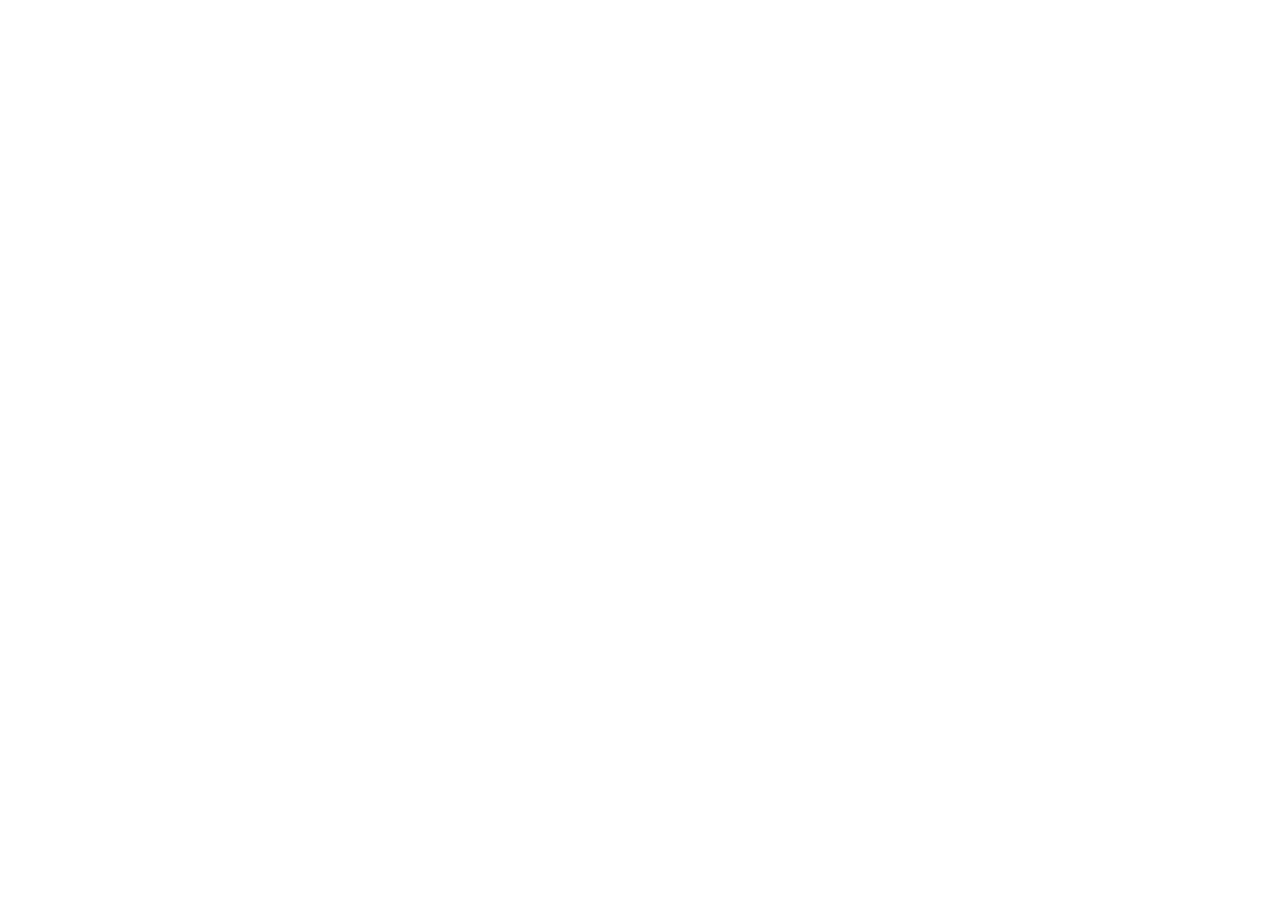
==== index.html @ efbd382e "Initial project structure" ====
<!DOCTYPE html>
<html lang="en">
<head>
	<meta charset="UTF-8">
	<meta name="viewport" content="width=device-width, initial-scale=1.0">
	<title>Ninja Creami Recipes</title>
</head>
<body>
  
</body>
</html>
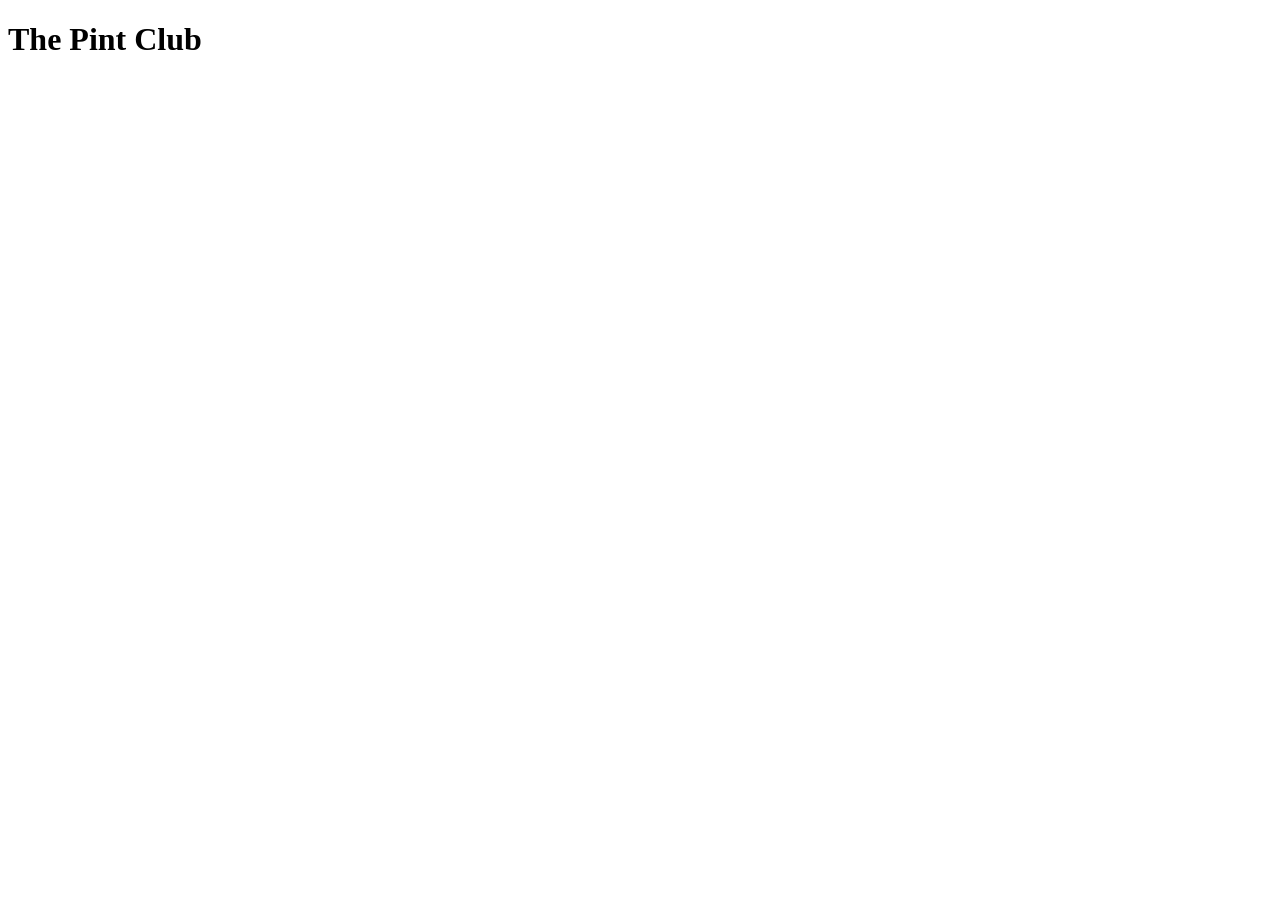
==== commit 3e12e0bf: "index.html basic structure added" ====
--- a/index.html
+++ b/index.html
@@ -3,9 +3,21 @@
 <head>
 	<meta charset="UTF-8">
 	<meta name="viewport" content="width=device-width, initial-scale=1.0">
-	<title>Ninja Creami Recipes</title>
+	<title>The Pint Club</title>
+	<link rel="stylesheet" href="style.css">
+	<link rel="preconnect" href="https://fonts.googleapis.com">
+	<link rel="preconnect" href="https://fonts.gstatic.com" crossorigin>
+	<link href="https://fonts.googleapis.com/css2?family=Fraunces:ital,opsz,wght@0,9..144,100..900;1,9..144,100..900&display=swap" rel="stylesheet">
+	<link href="https://fonts.googleapis.com/css2?family=Bitcount+Prop+Single:wght@100..900&family=Nunito:ital,wght@0,200..1000;1,200..1000&family=Open+Sans:ital,wght@0,300..800;1,300..800&display=swap" rel="stylesheet">
 </head>
 <body>
-  
+	<div id="site-header"></div>
+	<main>
+		<h1>
+			The Pint Club
+		</h1>
+	</main>
+	<div id="site-footer"></div>
 </body>
+<script src="script.js"></script>
 </html>
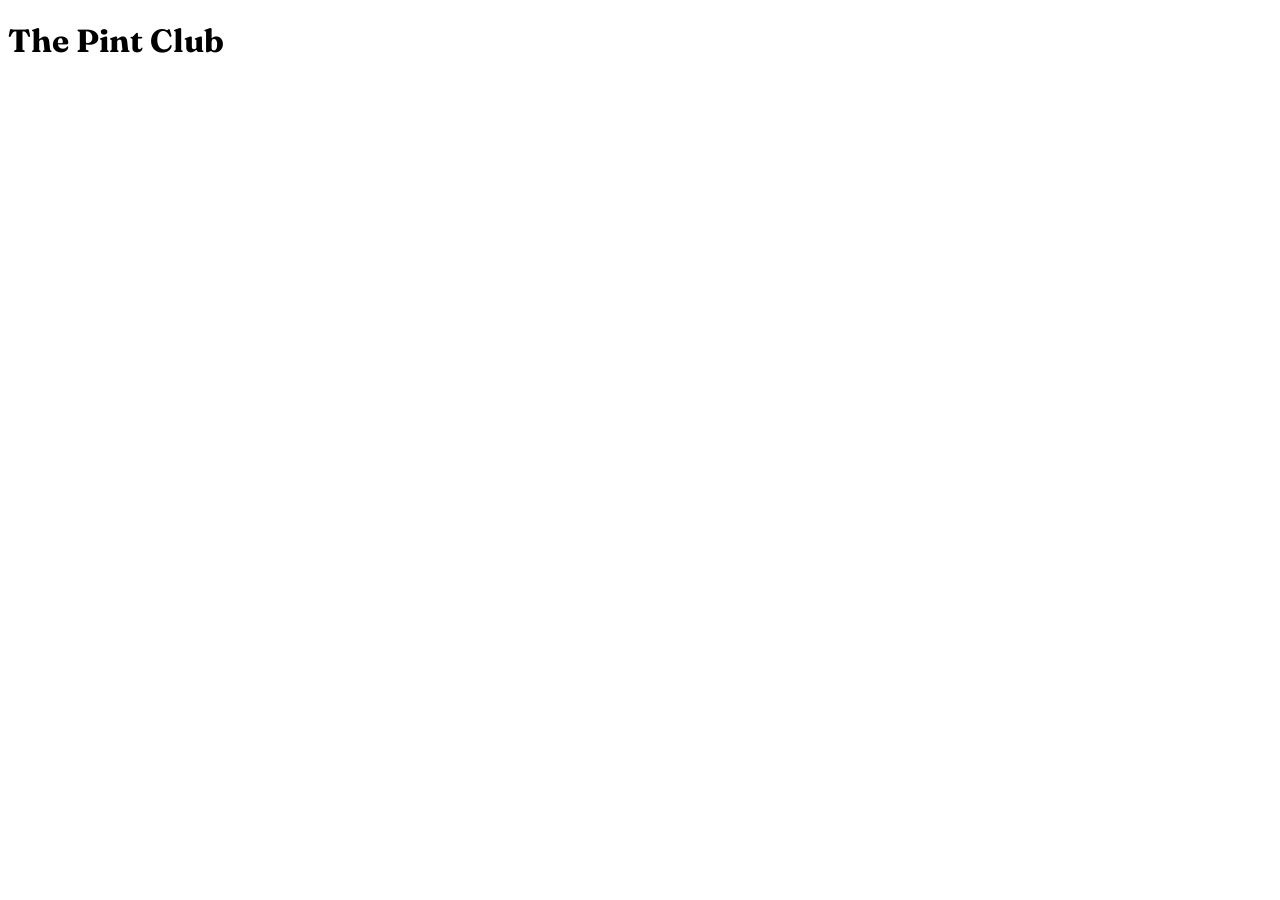
==== commit 724a4f48: "- Added footer - Updated inconsistencies in the figma tablet wireframes - Updated header.html - Upda" ====
--- a/index.html
+++ b/index.html
@@ -1,23 +1,21 @@
 <!DOCTYPE html>
 <html lang="en">
 <head>
-	<meta charset="UTF-8">
-	<meta name="viewport" content="width=device-width, initial-scale=1.0">
-	<title>The Pint Club</title>
-	<link rel="stylesheet" href="style.css">
-	<link rel="preconnect" href="https://fonts.googleapis.com">
-	<link rel="preconnect" href="https://fonts.gstatic.com" crossorigin>
-	<link href="https://fonts.googleapis.com/css2?family=Fraunces:ital,opsz,wght@0,9..144,100..900;1,9..144,100..900&display=swap" rel="stylesheet">
-	<link href="https://fonts.googleapis.com/css2?family=Bitcount+Prop+Single:wght@100..900&family=Nunito:ital,wght@0,200..1000;1,200..1000&family=Open+Sans:ital,wght@0,300..800;1,300..800&display=swap" rel="stylesheet">
+    <meta charset="UTF-8">
+    <meta name="viewport" content="width=device-width, initial-scale=1.0">
+    <title>The Pint Club</title>
+    <link rel="stylesheet" href="css/style.css">
+    <link rel="preconnect" href="https://fonts.googleapis.com">
+    <link rel="preconnect" href="https://fonts.gstatic.com" crossorigin>
+    <link href="https://fonts.googleapis.com/css2?family=Fraunces:ital,opsz,wght@0,9..144,100..900;1,9..144,100..900&display=swap" rel="stylesheet">
+    <link href="https://fonts.googleapis.com/css2?family=Bitcount+Prop+Single:wght@100..900&family=Nunito:ital,wght@0,200..1000;1,200..1000&family=Open+Sans:ital,wght@0,300..800;1,300..800&display=swap" rel="stylesheet">
 </head>
 <body>
-	<div id="site-header"></div>
-	<main>
-		<h1>
-			The Pint Club
-		</h1>
-	</main>
-	<div id="site-footer"></div>
+    <div id="site-header"></div>
+    <main>
+        <h1 style="font-family: 'Fraunces', Georgia, 'Times New Roman', serif;">The Pint Club</h1>
+    </main>
+    <div id="site-footer"></div>
+    <script src="js/components.js" defer></script>
 </body>
-<script src="script.js"></script>
-</html>+</html>
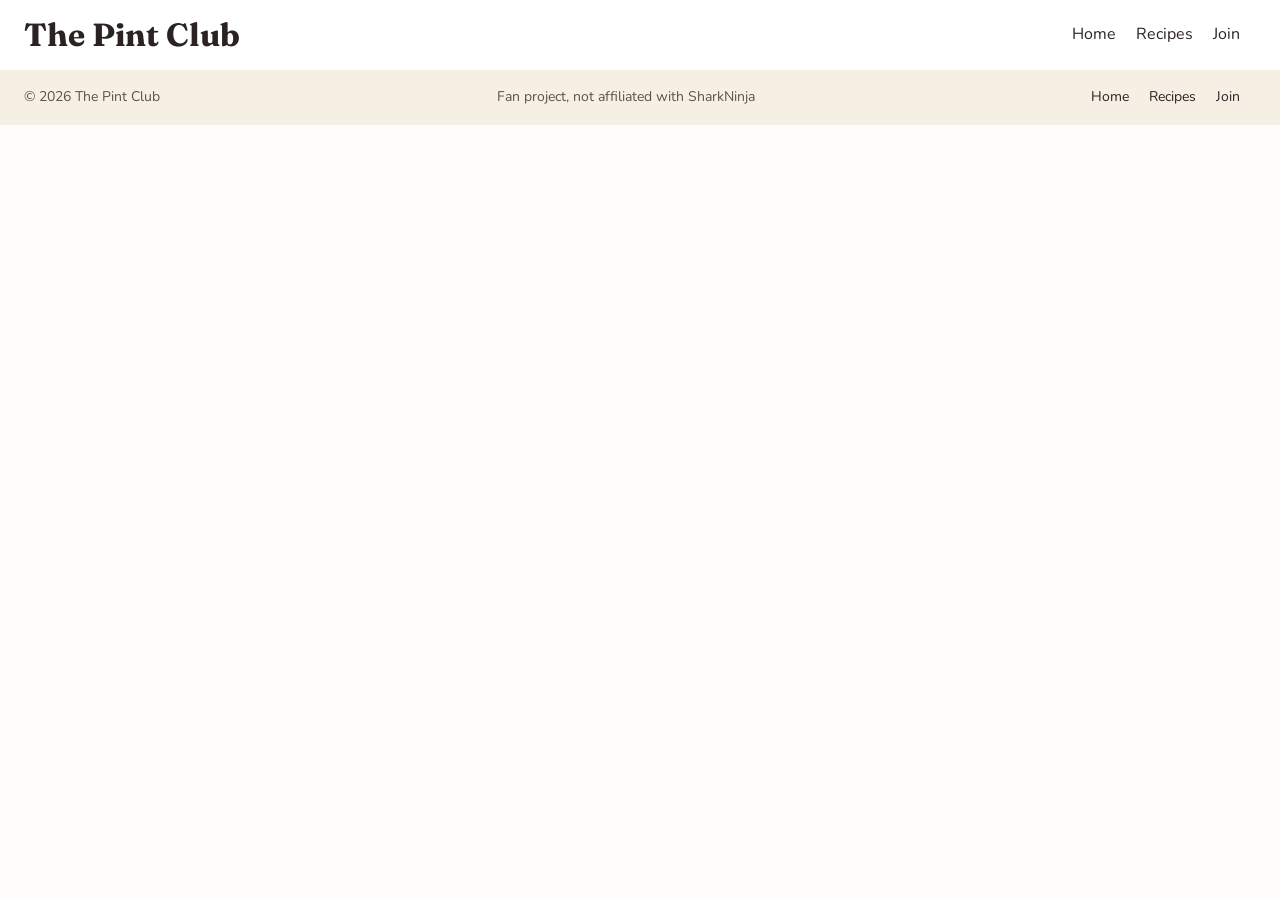
==== commit 383268c7: "- Initial stylesheet configuration added -Fixed index, header and footer to use the style changes" ====
--- a/index.html
+++ b/index.html
@@ -13,8 +13,8 @@
 <body>
     <div id="site-header"></div>
     <main>
-        <h1 style="font-family: 'Fraunces', Georgia, 'Times New Roman', serif;">The Pint Club</h1>
-    </main>
+		<!-- TBD: Main content goes here -->
+	</main>
     <div id="site-footer"></div>
     <script src="js/components.js" defer></script>
 </body>
--- a/css/style.css
+++ b/css/style.css
@@ -0,0 +1,171 @@
+*,
+*::before,
+*::after {
+  box-sizing: border-box;
+  margin: 0;
+  padding: 0;
+}
+
+img {
+  max-width: 100%;
+  height: auto;
+  display: block;
+}
+
+:root {
+  --color-bg: #FFFDF9;
+  --color-surface: #FFFFFF;
+  --color-surface-alt: #F6EFE4;
+  --color-text: #2A2321;
+  --color-text-muted: #5F5049;
+  --color-accent: #9C4718;
+  --color-accent-soft: #F3E2D6;
+  --color-on-accent: #FFFFFF;
+  --color-secondary: #4F6B36;
+  --color-secondary-soft: #DDE8CE;
+  --color-border: #E4DACC;
+
+  --space-xs: 0.25rem;
+  --space-s: 0.5rem;
+  --space-m: 1rem;
+  --space-l: 1.5rem;
+  --space-xl: 2rem;
+  --space-2xl: 3rem;
+
+  --radius: 0.75rem;
+  --radius-pill: 999px;
+  --shadow-card: 0 2px 8px rgba(42, 35, 33, 0.10);
+
+  --font-display: 'Fraunces', Georgia, 'Times New Roman', serif;
+  --font-body: 'Nunito', 'Segoe UI', Helvetica, Arial, sans-serif;
+}
+
+@media (prefers-color-scheme: dark) {
+  :root:not([data-theme="light"]) {
+    --color-bg: #1C1714;
+    --color-surface: #262019;
+    --color-surface-alt: #2F2720;
+    --color-text: #EDE6DE;
+    --color-text-muted: #B3A79C;
+    --color-accent: #FFAB73;
+    --color-accent-soft: #3A2A1E;
+    --color-on-accent: #1C1714;
+    --color-secondary: #A7C98B;
+    --color-secondary-soft: #2E3A26;
+    --color-border: #3A322B;
+  }
+}
+
+[data-theme="dark"] {
+  --color-bg: #1C1714;
+  --color-surface: #262019;
+  --color-surface-alt: #2F2720;
+  --color-text: #EDE6DE;
+  --color-text-muted: #B3A79C;
+  --color-accent: #FFAB73;
+  --color-accent-soft: #3A2A1E;
+  --color-on-accent: #1C1714;
+  --color-secondary: #A7C98B;
+  --color-secondary-soft: #2E3A26;
+  --color-border: #3A322B;
+  --shadow-card: 0 0 0 1px var(--color-border);
+}
+
+html {
+  font-size: 16px;
+}
+
+body {
+  background: var(--color-bg);
+  color: var(--color-text);
+  font-family: var(--font-body);
+  line-height: 1.6;
+}
+
+h1,
+h2,
+h3,
+h4,
+h5,
+h6 {
+  font-family: var(--font-display);
+  line-height: 1.2;
+  font-weight: 700;
+}
+
+p,
+label,
+input,
+button,
+a {
+  font-family: var(--font-body);
+}
+
+img {
+  display: block;
+  max-width: 100%;
+  height: auto;
+}
+
+.container {
+  max-width: 1200px;
+  margin: 0 auto;
+  padding: var(--space-m);
+}
+
+header {
+  background: var(--color-surface);
+  padding: var(--space-m) var(--space-l);
+  box-shadow: var(--shadow-card);
+}
+
+.brand {
+  color: var(--color-text);
+  font-family: var(--font-display);
+  font-size: 2rem;
+  line-height: 1.2;
+  font-weight: 700;
+  text-decoration: none;
+}
+
+nav a {
+  color: var(--color-text);
+  text-decoration: none;
+  margin-right: var(--space-m);
+}
+
+footer {
+  background: var(--color-surface-alt);
+  padding: var(--space-m) var(--space-l);
+  text-align: center;
+  font-size: 0.875rem;
+  color: var(--color-text-muted);
+}
+
+.header-inner,
+.footer-inner {
+  display: flex;
+  justify-content: space-between;
+  align-items: center;
+  gap: 1rem;
+}
+
+@media (max-width: 768px) {
+  .header-inner,
+  .footer-inner {
+    flex-direction: column;
+    align-items: flex-start;
+  }
+}
+
+
+@media (max-width: 1024px) {
+  .header-inner,
+  .footer-inner {
+    flex-direction: column;
+    align-items: flex-start;
+  }
+}
+
+
+
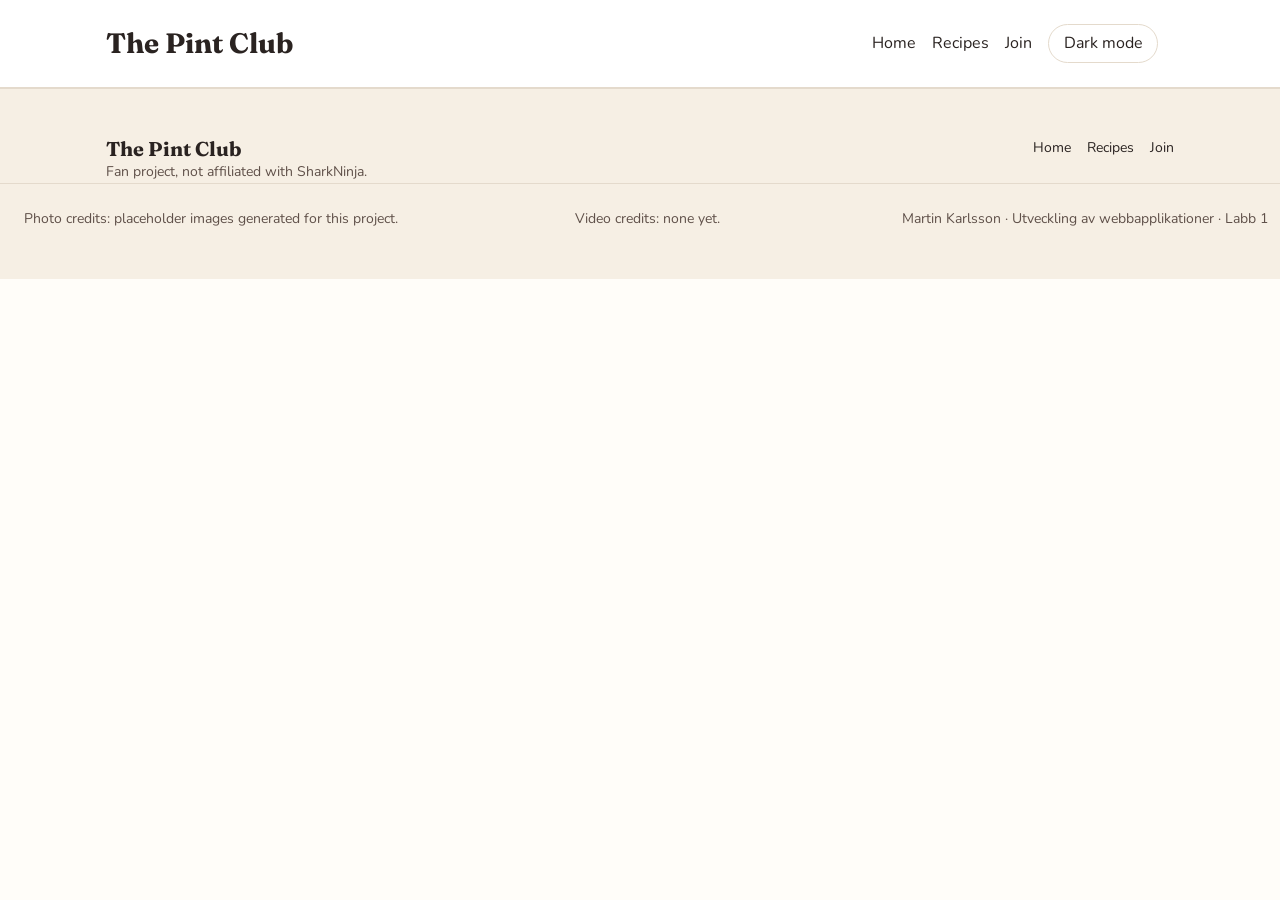
==== commit e70f8078: "-Added shadow-card setting to light theme - Cleaned up duplicate acode and applied aria labels -Fixe" ====
--- a/index.html
+++ b/index.html
@@ -7,8 +7,7 @@
     <link rel="stylesheet" href="css/style.css">
     <link rel="preconnect" href="https://fonts.googleapis.com">
     <link rel="preconnect" href="https://fonts.gstatic.com" crossorigin>
-    <link href="https://fonts.googleapis.com/css2?family=Fraunces:ital,opsz,wght@0,9..144,100..900;1,9..144,100..900&display=swap" rel="stylesheet">
-    <link href="https://fonts.googleapis.com/css2?family=Bitcount+Prop+Single:wght@100..900&family=Nunito:ital,wght@0,200..1000;1,200..1000&family=Open+Sans:ital,wght@0,300..800;1,300..800&display=swap" rel="stylesheet">
+	<link href="https://fonts.googleapis.com/css2?family=Fraunces:ital,opsz,wght@0,9..144,100..900;1,9..144,100..900&family=Nunito:ital,wght@0,200..1000;1,200..1000&display=swap" rel="stylesheet">
 </head>
 <body>
     <div id="site-header"></div>
--- a/css/style.css
+++ b/css/style.css
@@ -4,12 +4,6 @@
   box-sizing: border-box;
   margin: 0;
   padding: 0;
-}
-
-img {
-  max-width: 100%;
-  height: auto;
-  display: block;
 }
 
 :root {
@@ -53,6 +47,7 @@
     --color-secondary: #A7C98B;
     --color-secondary-soft: #2E3A26;
     --color-border: #3A322B;
+    --shadow-card: 0 0 0 1px var(--color-border);
   }
 }
 
@@ -72,7 +67,7 @@
 }
 
 html {
-  font-size: 16px;
+  font-size: 100%;
 }
 
 body {
@@ -107,65 +102,184 @@
   height: auto;
 }
 
+/* ============================================================
+   6. LAYOUT
+   ============================================================ */
+
 .container {
-  max-width: 1200px;
+  width: 100%;
+  max-width: 1100px;
   margin: 0 auto;
-  padding: var(--space-m);
-}
-
-header {
+  padding-inline: var(--space-m);
+}
+
+a:focus-visible,
+button:focus-visible {
+  outline: 2px solid var(--color-accent);
+  outline-offset: 2px;
+}
+
+/* ============================================================
+   7. COMPONENTS — header, nav, footer
+   ============================================================ */
+
+/* ---- Site header ---- */
+.site-header {
   background: var(--color-surface);
-  padding: var(--space-m) var(--space-l);
-  box-shadow: var(--shadow-card);
+  border-bottom: 1px solid var(--color-border);
+  padding-block: var(--space-m);
+}
+
+.header-inner {
+  display: flex;
+  flex-direction: column;
+  align-items: flex-start;
+  gap: var(--space-s);
+}
+
+.header-actions {
+  display: flex;
+  flex-wrap: wrap;
+  align-items: center;
+  gap: var(--space-m);
 }
 
 .brand {
   color: var(--color-text);
   font-family: var(--font-display);
-  font-size: 2rem;
+  font-size: 1.5rem;
+  font-weight: 700;
   line-height: 1.2;
-  font-weight: 700;
   text-decoration: none;
 }
 
+/* ---- Navigation (Flexbox) ---- */
+.main-nav ul,
+.footer-nav ul {
+  list-style: none;
+  display: flex;
+  flex-wrap: wrap;
+  gap: var(--space-m);
+}
+
 nav a {
   color: var(--color-text);
   text-decoration: none;
-  margin-right: var(--space-m);
-}
-
-footer {
+}
+
+nav a:hover {
+  text-decoration: underline;
+}
+
+nav a[aria-current="page"] {
+  color: var(--color-accent);
+  border-bottom: 2px solid var(--color-accent);
+}
+
+/* ---- Theme toggle ---- */
+.theme-toggle {
+  font: inherit;
+  color: var(--color-text);
+  background: transparent;
+  border: 1px solid var(--color-border);
+  border-radius: var(--radius-pill);
+  padding: 0.35em 0.9em;
+  cursor: pointer;
+}
+
+.theme-toggle:hover {
+  background: var(--color-accent-soft);
+}
+
+/* ---- Site footer (Grid) ---- */
+.site-footer {
   background: var(--color-surface-alt);
-  padding: var(--space-m) var(--space-l);
-  text-align: center;
+  border-top: 1px solid var(--color-border);
+  padding-block: var(--space-xl);
   font-size: 0.875rem;
   color: var(--color-text-muted);
 }
 
-.header-inner,
 .footer-inner {
-  display: flex;
-  justify-content: space-between;
-  align-items: center;
-  gap: 1rem;
-}
-
-@media (max-width: 768px) {
-  .header-inner,
+  gap: 0.75rem;
+}
+
+.footer-branding .brand {
+  font-size: 1.25rem;
+  color: var(--color-text);
+}
+
+.footer-meta {
+  display: flex;
+  flex-direction: column;
+  gap: var(--space-xs);
+  padding-left: var(--space-m);
+}
+
+/* ============================================================
+   8. TABLET — 768px and up
+   ============================================================ */
+
+@media screen and (min-width: 768px) {
+  .header-inner {
+    flex-direction: row;
+    align-items: center;
+    justify-content: space-between;
+    gap: var(--space-l);
+  }
+
+  .brand {
+    font-size: 1.625rem;
+  }
+
+  /* Branding left, nav right — same shape as the header */
   .footer-inner {
-    flex-direction: column;
-    align-items: flex-start;
-  }
-}
-
-
-@media (max-width: 1024px) {
-  .header-inner,
+    display: grid;
+    grid-template-columns: 1fr;
+    grid-template-columns: 1fr auto;
+    align-items: start;
+    gap: var(--space-l) var(--space-xl);
+  }
+
+  /* Credits drop to a full-width second row, side by side */
+  .footer-meta {
+    grid-column: 1 / -1;
+    flex-direction: row;
+    flex-wrap: wrap;
+    gap: var(--space-l);
+    padding-top: var(--space-m);
+    border-top: 1px solid var(--color-border);
+  }
+
+  .footer-meta p {
+    flex: 1 1 12rem;
+  }
+}
+
+/* ============================================================
+   9. DESKTOP — 1024px and up
+   ============================================================ */
+
+@media screen and (min-width: 1024px) {
+  .site-header {
+    padding-block: var(--space-l);
+  }
+
+  .brand {
+    font-size: 1.75rem;
+  }
+
+  .site-footer {
+    padding-block: var(--space-2xl);
+  }
+
   .footer-inner {
-    flex-direction: column;
-    align-items: flex-start;
-  }
-}
-
-
-
+    gap: var(--space-xl) var(--space-2xl);
+  }
+
+  .footer-meta {
+    gap: var(--space-2xl);
+    padding-top: var(--space-l);
+    text-align: center;
+  }
+}
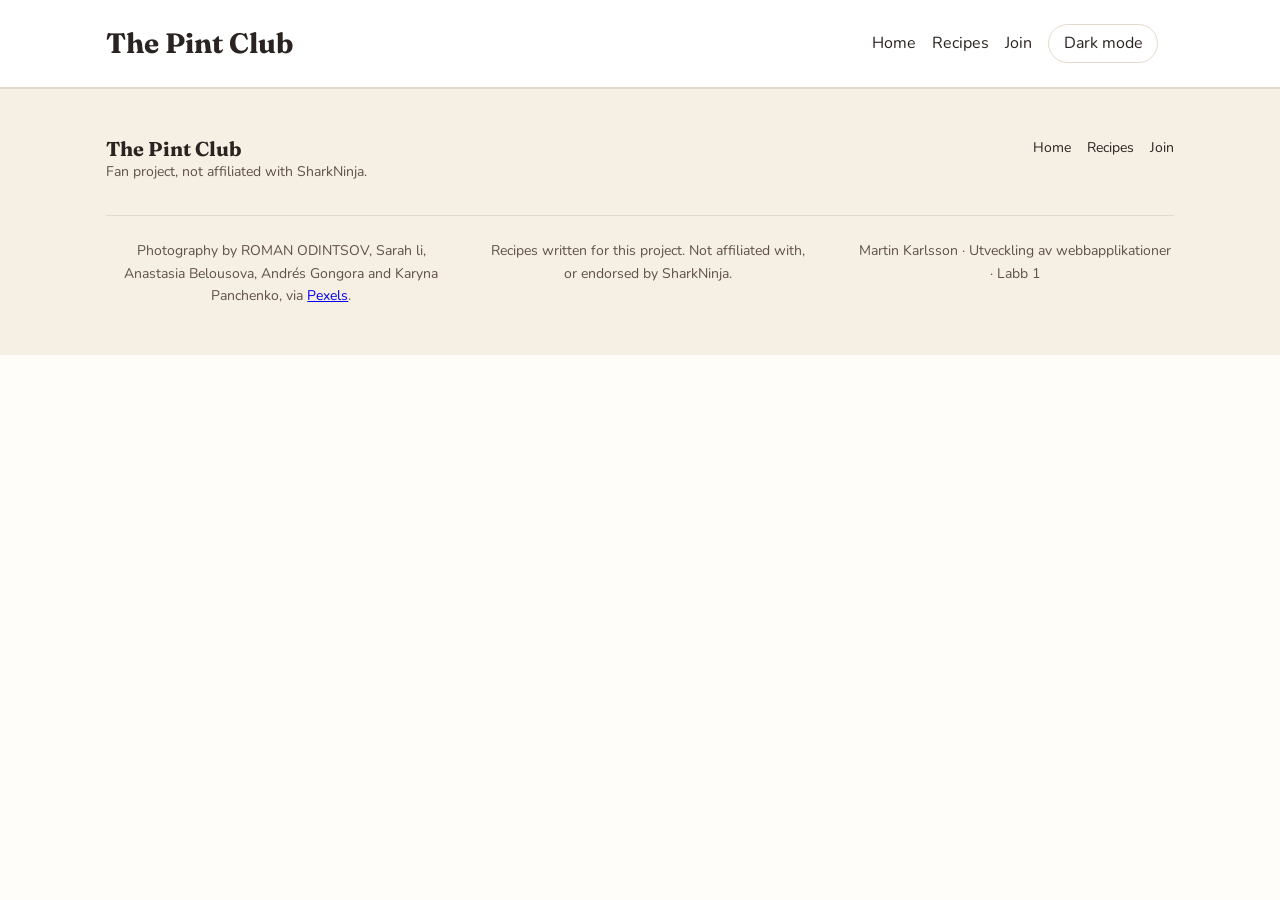
==== commit 211e6217: "- Created the recipes view through recipes.html and js/recipes.js - Added credits to recipes.json an" ====
--- a/index.html
+++ b/index.html
@@ -3,7 +3,7 @@
 <head>
     <meta charset="UTF-8">
     <meta name="viewport" content="width=device-width, initial-scale=1.0">
-    <title>The Pint Club</title>
+    <title>Home | The Pint Club</title>
     <link rel="stylesheet" href="css/style.css">
     <link rel="preconnect" href="https://fonts.googleapis.com">
     <link rel="preconnect" href="https://fonts.gstatic.com" crossorigin>
--- a/css/style.css
+++ b/css/style.css
@@ -216,11 +216,167 @@
   padding-left: var(--space-m);
 }
 
+/* ---- Page shell ---- */
+.page-shell {
+  width: 100%;
+  max-width: 1100px;
+  margin: 0 auto;
+  padding-inline: var(--space-m);
+  padding-block: var(--space-xl);
+}
+
+/* ---- Page hero ---- */
+.recipes-hero {
+  background: var(--color-surface-alt);
+  border-radius: var(--radius);
+  padding: var(--space-l);
+}
+
+.eyebrow {
+  color: var(--color-secondary);
+  font-size: 0.8rem;
+  font-weight: 700;
+  text-transform: uppercase;
+  letter-spacing: 0.08em;
+  margin-bottom: var(--space-xs);
+}
+
+.recipes-hero h1 {
+  font-size: 2rem;
+  margin-bottom: var(--space-s);
+}
+
+.lede {
+  color: var(--color-text-muted);
+  max-width: 60ch;
+}
+
+/* ---- Filter buttons (Flexbox) ---- */
+.filters {
+  display: flex;
+  flex-wrap: wrap;
+  gap: var(--space-s);
+  margin-block: var(--space-l);
+}
+
+.filter-btn {
+  font: inherit;
+  cursor: pointer;
+  padding: 0.4em 1em;
+  border: 1px solid var(--color-border);
+  border-radius: var(--radius-pill);
+  background: transparent;
+  color: var(--color-text);
+}
+
+.filter-btn:hover {
+  background: var(--color-accent-soft);
+}
+
+.filter-btn.active {
+  background: var(--color-accent);
+  color: var(--color-on-accent);
+  border-color: var(--color-accent);
+}
+
+/* ---- Recipe grid (CSS Grid) ---- */
+.recipes-grid {
+  display: grid;
+  grid-template-columns: 1fr;
+  gap: var(--space-l);
+}
+
+.recipes-grid > h2 {
+  grid-column: 1 / -1;
+}
+
+.recipe-card {
+  background: var(--color-surface);
+  border-radius: var(--radius);
+  box-shadow: var(--shadow-card);
+  overflow: hidden;
+  transition: transform 0.15s ease, box-shadow 0.15s ease;
+}
+
+.recipe-card:hover {
+  transform: translateY(-2px);
+  box-shadow: 0 6px 16px rgba(42, 35, 33, 0.16);
+}
+
+.recipe-card-link {
+  display: block;
+  color: inherit;
+  text-decoration: none;
+}
+
+.recipe-image {
+  width: 100%;
+  aspect-ratio: 16 / 9;
+  object-fit: cover;
+}
+
+.recipe-category {
+  display: inline-block;
+  margin: var(--space-m) var(--space-m) 0;
+  padding: 0.2em 0.8em;
+  background: var(--color-secondary-soft);
+  color: var(--color-secondary);
+  border-radius: var(--radius-pill);
+  font-size: 0.8rem;
+  font-weight: 700;
+  text-transform: uppercase;
+  letter-spacing: 0.04em;
+}
+
+.recipe-content {
+  padding: var(--space-m);
+}
+
+.recipe-title {
+  font-size: 1.25rem;
+  margin-bottom: var(--space-xs);
+}
+
+.recipe-summary {
+  color: var(--color-text-muted);
+}
+
+.recipe-meta {
+  margin-top: var(--space-s);
+  font-size: 0.875rem;
+  color: var(--color-text-muted);
+}
+
+.empty-state {
+  grid-column: 1 / -1;
+  padding: var(--space-xl);
+  text-align: center;
+  color: var(--color-text-muted);
+  border: 1px dashed var(--color-border);
+  border-radius: var(--radius);
+}
+
 /* ============================================================
    8. TABLET — 768px and up
    ============================================================ */
 
 @media screen and (min-width: 768px) {
+  .page-shell {
+    padding-block: var(--space-2xl);
+  }
+
+  .recipes-hero {
+    padding: var(--space-xl);
+  }
+
+  .recipes-hero h1 {
+    font-size: 2.5rem;
+  }
+
+  .recipes-grid {
+    grid-template-columns: repeat(2, 1fr);
+  }
+
   .header-inner {
     flex-direction: row;
     align-items: center;
@@ -261,6 +417,19 @@
    ============================================================ */
 
 @media screen and (min-width: 1024px) {
+  .recipes-hero {
+    padding: var(--space-2xl);
+  }
+
+  .recipes-hero h1 {
+    font-size: 3rem;
+  }
+
+  .recipes-grid {
+    grid-template-columns: repeat(3, 1fr);
+    gap: var(--space-xl);
+  }
+
   .site-header {
     padding-block: var(--space-l);
   }
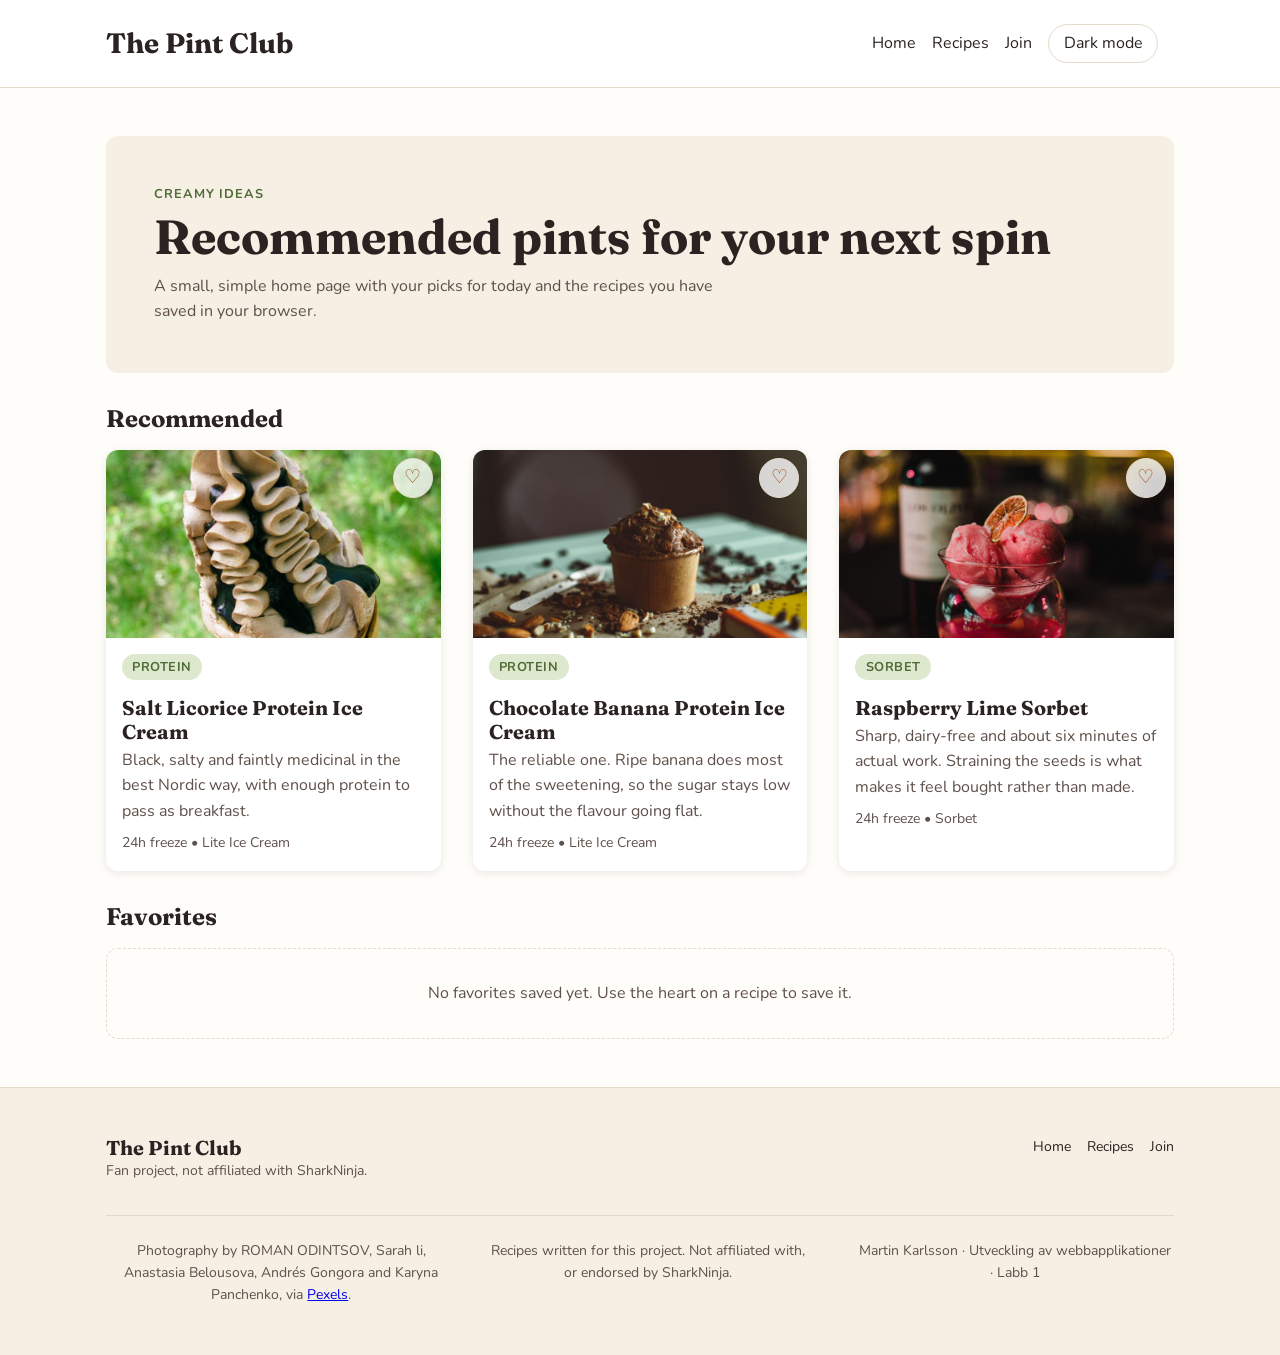
==== commit 718dddc1: "-Created favorites and recommended views for index.html" ====
--- a/index.html
+++ b/index.html
@@ -11,10 +11,29 @@
 </head>
 <body>
     <div id="site-header"></div>
-    <main>
-		<!-- TBD: Main content goes here -->
-	</main>
+    <main class="page-shell">
+        <section class="recipes-hero" aria-labelledby="home-heading">
+            <p class="eyebrow">Creamy ideas</p>
+            <h1 id="home-heading">Recommended pints for your next spin</h1>
+            <p class="lede">A small, simple home page with your picks for today and the recipes you have saved in your browser.</p>
+        </section>
+
+        <section class="home-section" aria-labelledby="recommended-heading">
+            <div class="section-heading">
+                <h2 id="recommended-heading">Recommended</h2>
+            </div>
+            <div id="recommended-grid" class="recipes-grid" aria-live="polite"></div>
+        </section>
+
+        <section class="home-section" aria-labelledby="favorites-heading">
+            <div class="section-heading">
+                <h2 id="favorites-heading">Favorites</h2>
+            </div>
+            <div id="favorites-grid" class="recipes-grid" aria-live="polite"></div>
+        </section>
+    </main>
     <div id="site-footer"></div>
     <script src="js/components.js" defer></script>
+    <script src="js/home.js" defer></script>
 </body>
 </html>
--- a/css/style.css
+++ b/css/style.css
@@ -290,6 +290,18 @@
   grid-column: 1 / -1;
 }
 
+.home-section {
+  margin-top: var(--space-xl);
+}
+
+.section-heading {
+  margin-bottom: var(--space-m);
+}
+
+.section-heading h2 {
+  font-size: 1.5rem;
+}
+
 .recipe-card {
   background: var(--color-surface);
   border-radius: var(--radius);
@@ -303,10 +315,38 @@
   box-shadow: 0 6px 16px rgba(42, 35, 33, 0.16);
 }
 
+.recipe-card {
+  position: relative;
+}
+
 .recipe-card-link {
   display: block;
   color: inherit;
   text-decoration: none;
+}
+
+.favorite-toggle {
+  position: absolute;
+  top: var(--space-s);
+  right: var(--space-s);
+  width: 2.5rem;
+  height: 2.5rem;
+  border: 1px solid var(--color-border);
+  border-radius: 50%;
+  background: rgba(255, 255, 255, 0.8);
+  color: var(--color-accent);
+  font-size: 1.2rem;
+  line-height: 1;
+  cursor: pointer;
+  display: grid;
+  place-items: center;
+  box-shadow: 0 2px 8px rgba(42, 35, 33, 0.10);
+}
+
+.favorite-toggle[aria-pressed="true"] {
+  background: var(--color-accent);
+  border-color: var(--color-accent);
+  color: var(--color-on-accent);
 }
 
 .recipe-image {
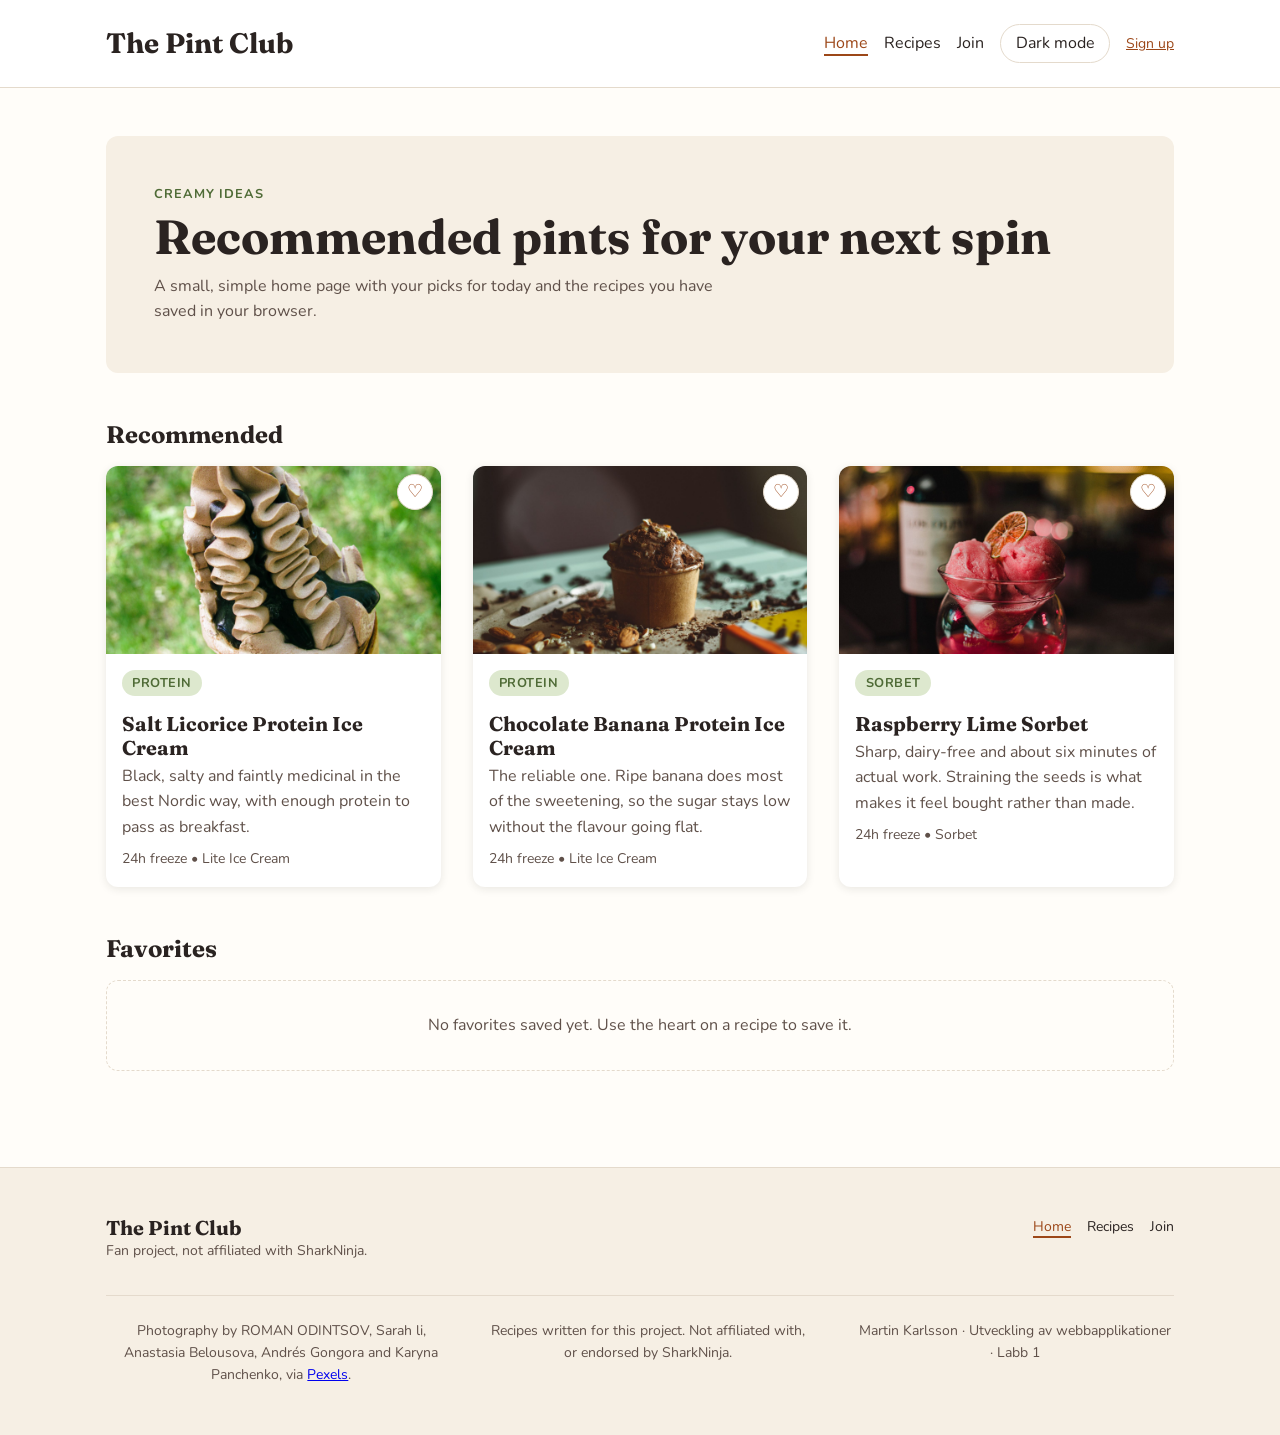
==== commit ed42ffff: "-Added profile to top corner" ====
--- a/index.html
+++ b/index.html
@@ -15,6 +15,7 @@
         <section class="recipes-hero" aria-labelledby="home-heading">
             <p class="eyebrow">Creamy ideas</p>
             <h1 id="home-heading">Recommended pints for your next spin</h1>
+            <p id="home-greeting" class="home-greeting" hidden></p>
             <p class="lede">A small, simple home page with your picks for today and the recipes you have saved in your browser.</p>
         </section>
 
--- a/css/style.css
+++ b/css/style.css
@@ -18,6 +18,9 @@
   --color-secondary: #4F6B36;
   --color-secondary-soft: #DDE8CE;
   --color-border: #E4DACC;
+  --color-error: #A32017;
+  --color-error: #B3261E;
+  --color-error-soft: #FDECEC;
 
   --space-xs: 0.25rem;
   --space-s: 0.5rem;
@@ -47,6 +50,8 @@
     --color-secondary: #A7C98B;
     --color-secondary-soft: #2E3A26;
     --color-border: #3A322B;
+    --color-error: #F2B8B5;
+    --color-error-soft: #3D2323;
     --shadow-card: 0 0 0 1px var(--color-border);
   }
 }
@@ -63,6 +68,8 @@
   --color-secondary: #A7C98B;
   --color-secondary-soft: #2E3A26;
   --color-border: #3A322B;
+  --color-error: #F2B8B5;
+  --color-error-soft: #3D2323;
   --shadow-card: 0 0 0 1px var(--color-border);
 }
 
@@ -323,6 +330,196 @@
   display: block;
   color: inherit;
   text-decoration: none;
+}
+
+.recipe-page {
+  display: grid;
+  gap: var(--space-xl);
+}
+
+.recipe-hero {
+  display: grid;
+  gap: var(--space-l);
+}
+
+.recipe-image-panel {
+  background: var(--color-surface);
+  border-radius: var(--radius);
+  overflow: hidden;
+  box-shadow: var(--shadow-card);
+}
+
+.recipe-image-panel img {
+  width: 100%;
+  aspect-ratio: 16 / 9;
+  object-fit: cover;
+  display: block;
+}
+
+.recipe-heading {
+  display: grid;
+  gap: var(--space-m);
+}
+
+.recipe-heading h1 {
+  font-size: 2rem;
+}
+
+.recipe-subtitle {
+  color: var(--color-text-muted);
+  max-width: 65ch;
+}
+
+.recipe-meta-row {
+  display: flex;
+  flex-wrap: wrap;
+  gap: var(--space-s) var(--space-m);
+  color: var(--color-text-muted);
+  font-size: 0.875rem;
+}
+
+.recipe-meta-row span {
+  display: inline-flex;
+  align-items: center;
+  gap: var(--space-xs);
+}
+
+.recipe-article {
+  display: grid;
+  gap: var(--space-l);
+}
+
+.recipe-layout {
+  display: grid;
+  gap: var(--space-xl);
+}
+
+.recipe-panel {
+  background: var(--color-surface);
+  border: 1px solid var(--color-border);
+  border-radius: var(--radius);
+  padding: var(--space-l);
+}
+
+.recipe-panel h2 {
+  margin-bottom: var(--space-m);
+  font-size: 1.5rem;
+}
+
+.unit-switch {
+  border: none;
+  padding: 0;
+  margin: 0 0 var(--space-m);
+}
+
+.unit-switch legend {
+  font-weight: 700;
+  margin-bottom: var(--space-s);
+}
+
+.unit-switch-options {
+  display: flex;
+  flex-wrap: wrap;
+  gap: var(--space-s);
+}
+
+.unit-switch label {
+  display: inline-flex;
+  align-items: center;
+  gap: var(--space-xs);
+  padding: 0.5em 0.8em;
+  border: 1px solid var(--color-border);
+  border-radius: var(--radius-pill);
+  background: var(--color-surface-alt);
+}
+
+.unit-switch input {
+  accent-color: var(--color-accent);
+}
+
+.recipe-ingredients {
+  list-style: none;
+  display: grid;
+  gap: var(--space-s);
+}
+
+.recipe-ingredients li {
+  padding-bottom: var(--space-s);
+  border-bottom: 1px solid var(--color-border);
+}
+
+.recipe-steps {
+  list-style: none;
+  display: grid;
+  gap: var(--space-m);
+  counter-reset: step;
+}
+
+.recipe-steps li {
+  counter-increment: step;
+  display: grid;
+  gap: var(--space-xs);
+  padding-top: var(--space-s);
+  border-top: 1px solid var(--color-border);
+}
+
+.recipe-steps li:first-child {
+  border-top: none;
+  padding-top: 0;
+}
+
+.recipe-steps li::before {
+  content: counter(step) ".";
+  color: var(--color-secondary);
+  font-weight: 700;
+}
+
+.recipe-step-title {
+  font-weight: 700;
+}
+
+.recipe-video {
+  margin-top: var(--space-l);
+  overflow: hidden;
+  border-radius: var(--radius);
+  border: 1px solid var(--color-border);
+  background: var(--color-surface-alt);
+}
+
+.recipe-video iframe {
+  display: block;
+  width: 100%;
+  aspect-ratio: 16 / 9;
+  border: 0;
+}
+
+.recipe-tips {
+  list-style: disc;
+  padding-left: 1.2rem;
+  color: var(--color-text-muted);
+  display: grid;
+  gap: var(--space-s);
+}
+
+.recipe-backlink {
+  display: inline-block;
+  margin-top: var(--space-m);
+  color: var(--color-accent);
+  text-decoration: none;
+  font-weight: 700;
+}
+
+.recipe-backlink:hover {
+  text-decoration: underline;
+}
+
+.empty-state {
+  grid-column: 1 / -1;
+  padding: var(--space-xl);
+  text-align: center;
+  color: var(--color-text-muted);
+  border: 1px dashed var(--color-border);
+  border-radius: var(--radius);
 }
 
 .favorite-toggle {
@@ -396,11 +593,260 @@
   border-radius: var(--radius);
 }
 
+.join-shell {
+  display: grid;
+  gap: var(--space-xl);
+}
+
+.join-hero {
+  text-align: center;
+}
+
+.join-form {
+  width: min(100%, 32rem);
+  margin: 0 auto;
+  background: var(--color-surface);
+  border: 1px solid var(--color-border);
+  border-radius: var(--radius);
+  box-shadow: var(--shadow-card);
+  padding: var(--space-xl);
+  display: grid;
+  gap: var(--space-l);
+}
+
+.form-field {
+  display: grid;
+  gap: var(--space-xs);
+}
+
+.form-field label {
+  font-weight: 700;
+}
+
+.form-field input {
+  width: 100%;
+  border: 1px solid var(--color-border);
+  border-radius: var(--radius);
+  background: var(--color-surface);
+  color: var(--color-text);
+  padding: 0.75rem 0.9rem;
+  font: inherit;
+}
+
+.form-field input:focus {
+  border-color: var(--color-accent);
+  outline: none;
+  box-shadow: 0 0 0 2px rgba(156, 71, 24, 0.15);
+}
+
+.form-field input[aria-invalid="true"] {
+  border: 2px solid var(--color-error);
+  background: var(--color-error-soft);
+}
+
+.field-error {
+  min-height: 1.2em;
+  color: var(--color-error);
+  font-size: 0.875rem;
+  margin: 0;
+}
+
+.field-error[hidden] {
+  display: none;
+}
+
+.primary-button {
+  font: inherit;
+  border: none;
+  border-radius: var(--radius);
+  background: var(--color-accent);
+  color: var(--color-on-accent);
+  padding: 0.7em 1.4em;
+  cursor: pointer;
+  font-weight: 700;
+}
+
+.primary-button:hover {
+  filter: brightness(0.98);
+}
+
+.form-status {
+  min-height: 1.2em;
+  margin: 0;
+  color: var(--color-text-muted);
+}
+
+.form-status.is-success {
+  color: var(--color-secondary);
+  font-weight: 700;
+}
+
+/* ---- Home sections ---- */
+.home-section { margin-block: var(--space-2xl); }
+.section-heading { margin-bottom: var(--space-m); }
+
+/* ---- Favourite toggle ---- */
+.recipe-card { position: relative; }
+
+.favorite-toggle {
+  position: absolute;
+  top: var(--space-s);
+  right: var(--space-s);
+  width: 2.25rem;
+  height: 2.25rem;
+  display: grid;
+  place-items: center;
+  font-size: 1.1rem;
+  line-height: 1;
+  cursor: pointer;
+  color: var(--color-accent);
+  background: var(--color-surface);
+  border: 1px solid var(--color-border);
+  border-radius: var(--radius-pill);
+  box-shadow: var(--shadow-card);
+}
+
+.favorite-toggle:hover { background: var(--color-accent-soft); }
+
+/* ---- Recipe page ---- */
+.recipe-hero { display: grid; grid-template-columns: 1fr; gap: var(--space-l); margin-bottom: var(--space-xl); }
+
+.recipe-image-panel img {
+  width: 100%;
+  aspect-ratio: 4 / 3;
+  object-fit: cover;
+  border-radius: var(--radius);
+}
+
+.recipe-heading h1 { font-size: 2rem; margin-block: var(--space-xs) var(--space-s); }
+.recipe-subtitle { color: var(--color-text-muted); max-width: 60ch; }
+
+.recipe-meta-row {
+  display: flex;
+  flex-wrap: wrap;
+  gap: var(--space-m);
+  margin-top: var(--space-m);
+  padding-top: var(--space-m);
+  border-top: 1px solid var(--color-border);
+  font-size: 0.875rem;
+  color: var(--color-text-muted);
+}
+
+.recipe-layout { display: grid; grid-template-columns: 1fr; gap: var(--space-l); }
+
+.recipe-panel {
+  background: var(--color-surface);
+  border-radius: var(--radius);
+  box-shadow: var(--shadow-card);
+  padding: var(--space-l);
+}
+
+.recipe-panel h2 { font-size: 1.5rem; margin-bottom: var(--space-m); }
+
+.unit-switch { border: 0; margin-bottom: var(--space-m); }
+.unit-switch legend { font-size: 0.8rem; text-transform: uppercase; letter-spacing: 0.06em; color: var(--color-text-muted); margin-bottom: var(--space-xs); }
+.unit-switch-options { display: flex; gap: var(--space-m); }
+.unit-switch-options label { display: flex; align-items: center; gap: var(--space-xs); cursor: pointer; }
+
+.recipe-ingredients, .recipe-tips { padding-left: 1.2rem; }
+.recipe-ingredients li, .recipe-tips li { margin-bottom: var(--space-xs); }
+
+.recipe-steps { padding-left: 1.4rem; }
+.recipe-steps li { margin-bottom: var(--space-m); }
+.recipe-step-title { font-family: var(--font-display); font-weight: 700; margin-bottom: var(--space-xs); }
+.recipe-steps p { color: var(--color-text-muted); }
+
+.recipe-video { margin-top: var(--space-l); }
+.recipe-video iframe { width: 100%; aspect-ratio: 16 / 9; border: 0; border-radius: var(--radius); }
+
+.recipe-article > .recipe-panel { margin-top: var(--space-l); }
+
+.recipe-backlink { display: inline-block; margin-top: var(--space-xl); color: var(--color-accent); font-weight: 700; text-decoration: none; }
+.recipe-backlink:hover { text-decoration: underline; }
+
+/* ---- Join form ---- */
+.join-shell { max-width: 34rem; margin: 0 auto; }
+.join-hero { text-align: center; margin-bottom: var(--space-xl); }
+.join-hero h1 { font-size: 2rem; margin-block: var(--space-xs) var(--space-s); }
+
+.join-form {
+  background: var(--color-surface);
+  border-radius: var(--radius);
+  box-shadow: var(--shadow-card);
+  padding: var(--space-l);
+  display: flex;
+  flex-direction: column;
+  gap: var(--space-m);
+}
+
+.form-field { display: flex; flex-direction: column; gap: var(--space-xs); }
+.form-field label { font-weight: 700; }
+
+.form-field input {
+  font: inherit;
+  color: var(--color-text);
+  background: var(--color-bg);
+  border: 1px solid var(--color-border);
+  border-radius: var(--radius);
+  padding: 0.6em 0.8em;
+}
+
+.form-field input:focus-visible { outline: 2px solid var(--color-accent); outline-offset: 2px; border-color: var(--color-accent); }
+.form-field input[aria-invalid="true"] { border-color: var(--color-error); border-width: 2px; }
+
+.field-error { color: var(--color-error); font-size: 0.875rem; }
+
+.primary-button {
+  font: inherit;
+  font-weight: 700;
+  cursor: pointer;
+  align-self: flex-start;
+  color: var(--color-on-accent);
+  background: var(--color-accent);
+  border: 0;
+  border-radius: var(--radius);
+  padding: 0.6em 1.4em;
+}
+
+.primary-button:hover { filter: brightness(1.08); }
+
+.form-status { font-weight: 700; }
+.form-status.is-success { color: var(--color-secondary); }
+
+/* ---- Profile slot + greeting ---- */
+.profile-name { font-weight: 700; }
+
+.profile-link,
+.profile-signout {
+  font: inherit;
+  font-size: 0.875rem;
+  cursor: pointer;
+  color: var(--color-accent);
+  background: transparent;
+  border: 0;
+  padding: 0;
+  text-decoration: underline;
+}
+
+.profile-signout:hover,
+.profile-link:hover { color: var(--color-text); }
+
+.home-greeting {
+  margin-top: var(--space-s);
+  font-weight: 700;
+  color: var(--color-secondary);
+}
+
 /* ============================================================
    8. TABLET — 768px and up
    ============================================================ */
 
 @media screen and (min-width: 768px) {
+  .recipe-hero { grid-template-columns: 1fr 1fr; align-items: center; gap: var(--space-xl); }
+  .recipe-heading h1 { font-size: 2.5rem; }
+  .join-hero h1 { font-size: 2.5rem; }
+  .join-form { padding: var(--space-xl); }
+
   .page-shell {
     padding-block: var(--space-2xl);
   }
@@ -415,6 +861,15 @@
 
   .recipes-grid {
     grid-template-columns: repeat(2, 1fr);
+  }
+
+  .recipe-hero {
+    grid-template-columns: 1.15fr 0.85fr;
+    align-items: center;
+  }
+
+  .recipe-layout {
+    grid-template-columns: minmax(0, 0.9fr) minmax(0, 1.1fr);
   }
 
   .header-inner {
@@ -457,6 +912,10 @@
    ============================================================ */
 
 @media screen and (min-width: 1024px) {
+  .recipe-layout { grid-template-columns: 5fr 7fr; gap: var(--space-xl); }
+  .recipe-heading h1 { font-size: 3rem; }
+  .recipe-panel { padding: var(--space-xl); }
+
   .recipes-hero {
     padding: var(--space-2xl);
   }
